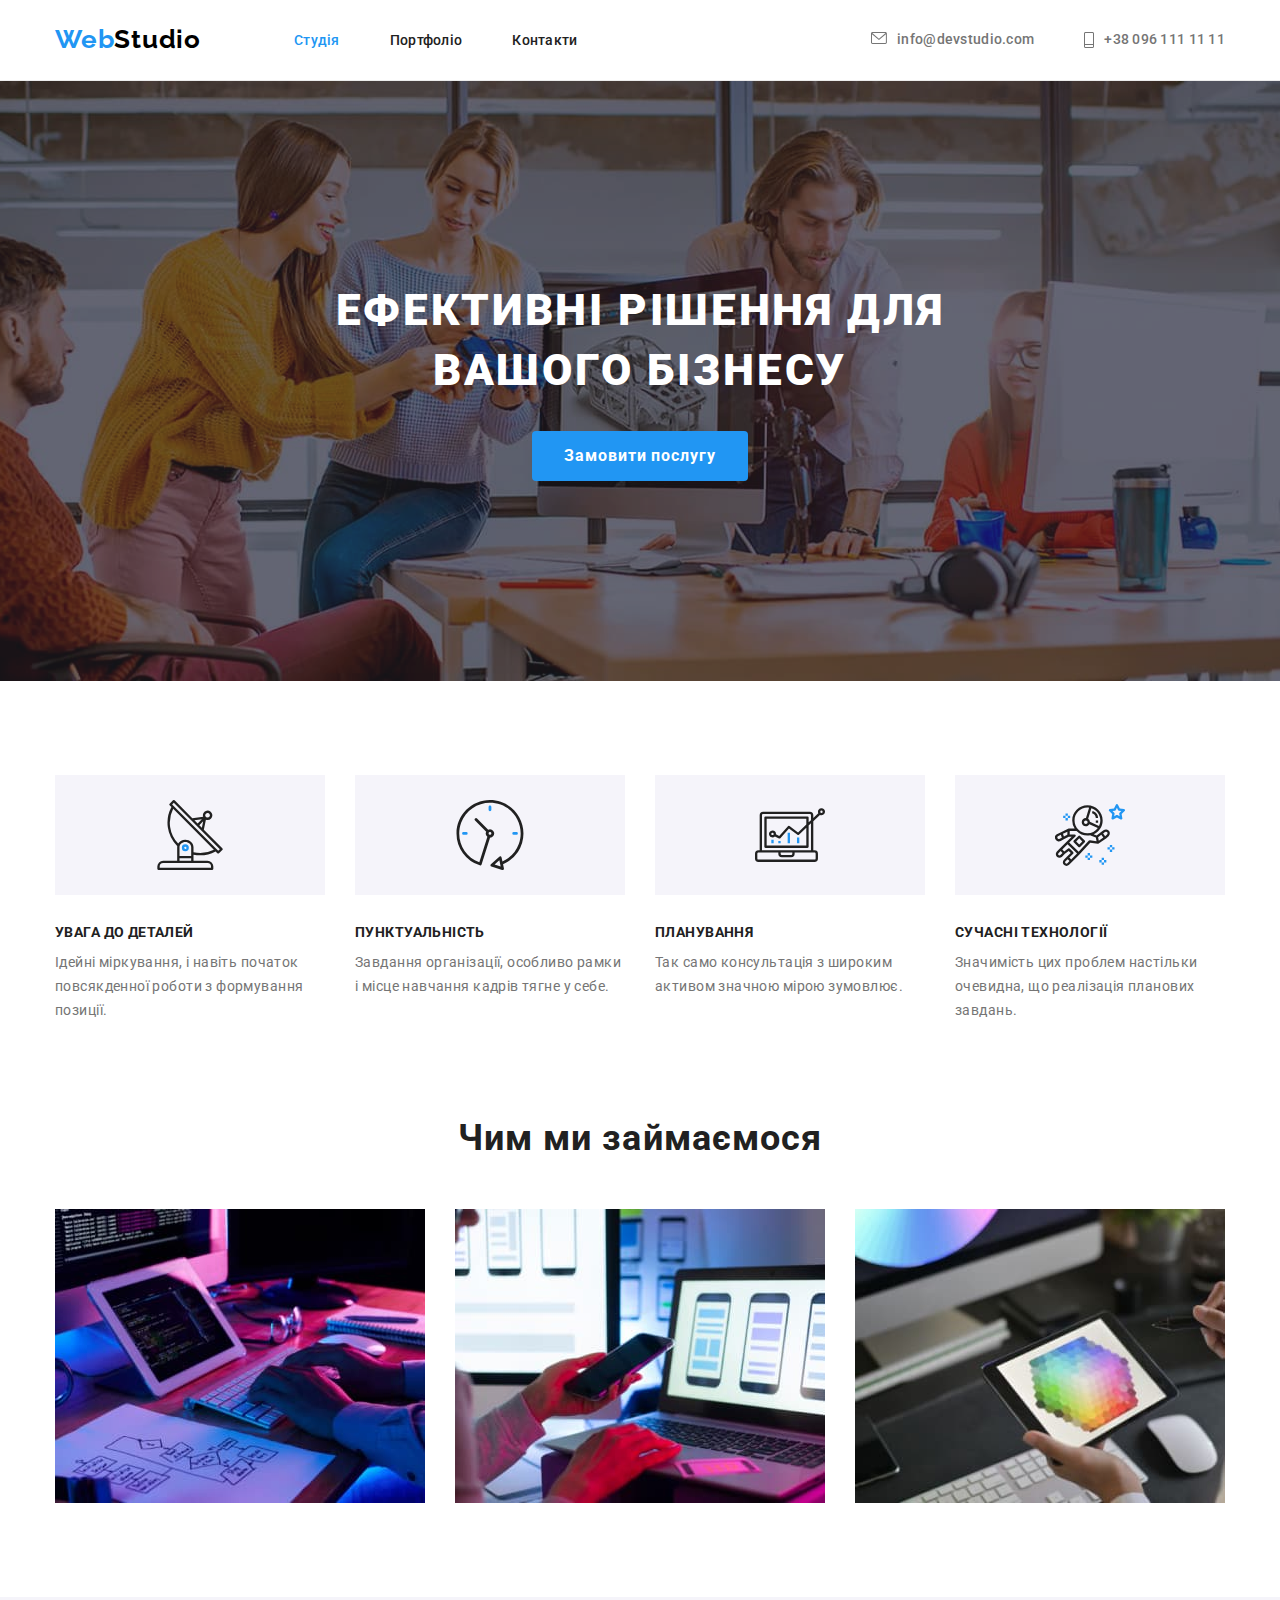
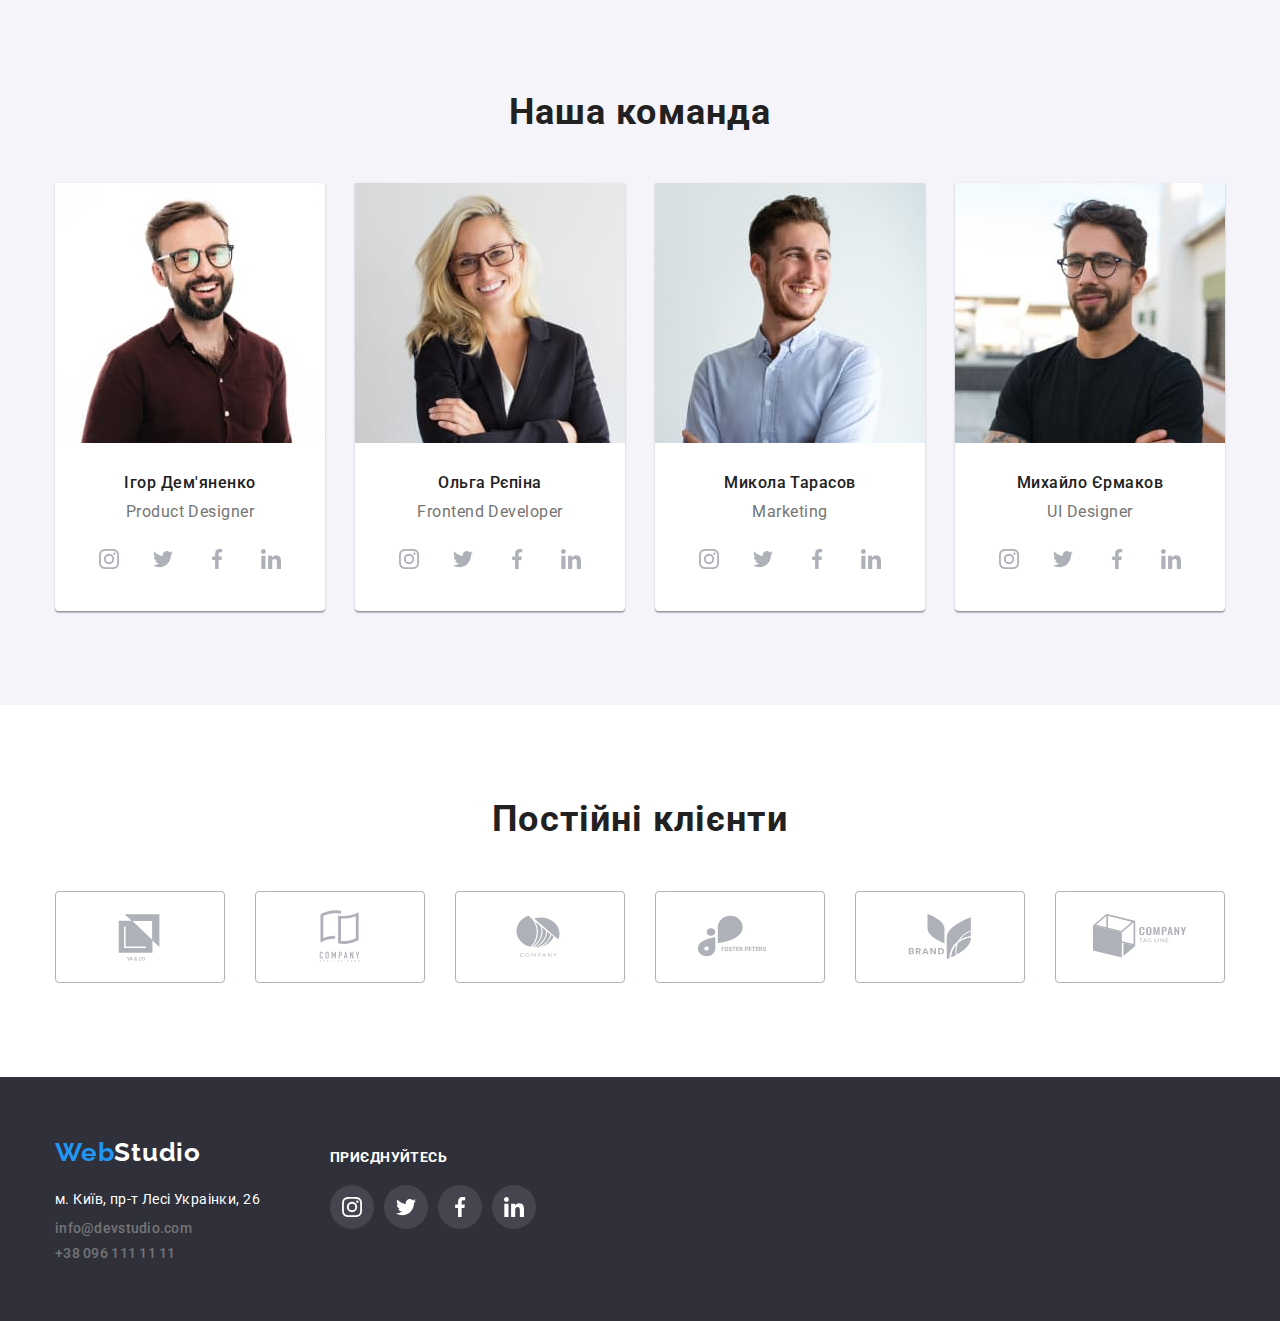
==== index.html @ 5f96c31b "Initial commit" ====
<!DOCTYPE html>
<html lang="uk">
  <head>
    <meta charset="UTF-8" />
    <meta http-equiv="X-UA-Compatible" content="IE=edge" />
    <meta name="viewport" content="width=device-width, initial-scale=1.0" />
    <link rel="preconnect" href="https://fonts.googleapis.com" />
    <link rel="preconnect" href="https://fonts.gstatic.com" crossorigin />
    <link
      href="https://fonts.googleapis.com/css2?family=Raleway:wght@700&family=Roboto:wght@400;500;700;900&display=swap"
      rel="stylesheet"
    />
    <link
      rel="stylesheet"
      href="https://cdnjs.cloudflare.com/ajax/libs/modern-normalize/1.1.0/modern-normalize.min.css"
    />
    <link rel="stylesheet" href="./CSS/styles.css" />
    <title>Студія</title>
  </head>
  <body>
    <header>
      <div class="container section-header">
        <nav>
          <ul class="list-navigation">
            <li class="logo-header">
              <a href="./index.html" class="logo-link"><span class="logo-web">Web</span>Studio</a>
            </li>
            <li class="list-link-header">
              <a href="index.html" class="link-header studio">Студія</a>
            </li>
            <li class="list-link-header">
              <a href="portfolio.html" class="link-header portfolio">Портфоліо</a>
            </li>
            <li class="list-link-header contacts">
              <a href="index.html" class="link-header contacts">Контакти</a>
            </li>
          </ul>
        </nav>
        <ul class="section-header-contacts">
          <li class="list-link-contact">
            <a href="mailto:info@devstudio.com" class="link-contact email">
              <svg class="icon-email" width="16" height="12">
                <use href="./images/icons.svg#icon-email"></use>
              </svg>
              info@devstudio.com</a
            >
          </li>
          <li class="list-link-contact phone">
            <a href="tel:+380961111111" class="link-contact"
              ><svg class="icon-phone" width="10" height="16">
                <use href="./images/icons.svg#icon-phone"></use>
              </svg>
              +38 096 111 11 11</a
            >
          </li>
        </ul>
      </div>
    </header>
    <main>
      <section class="hero-section">
        <div class="container hero">
          <div class="background-hero">
            <h1 class="hero-title">Ефективні рішення для вашого бізнесу</h1>
            <button type="button" class="button-hero">Замовити послугу</button>
          </div>
        </div>
      </section>
      <section class="section-advantages">
        <div class="container">
          <h2 class="title-advantages">НАШІ ПЕРЕВАГИ</h2>
          <ul class="list-advantages">
            <li class="block-advantages">
              <div class="rectangle-icon">
                <svg class="icon-advantages" width="70" height="70">
                  <use href="./images/icons.svg#icon-antenna"></use>
                </svg>
              </div>
              <h3 class="subtitle-advantages">УВАГА ДО ДЕТАЛЕЙ</h3>
              <p class="advantages-descripton">
                Ідейні міркування, і навіть початок повсякденної роботи з формування позиції.
              </p>
            </li>
            <li class="block-advantages">
              <div class="rectangle-icon">
                <svg class="icon-advantages" width="70" height="70">
                  <use href="./images/icons.svg#icon-clock"></use>
                </svg>
              </div>
              <h3 class="subtitle-advantages">ПУНКТУАЛЬНІСТЬ</h3>
              <p class="advantages-descripton">
                Завдання організації, особливо рамки і місце навчання кадрів тягне у себе.
              </p>
            </li>
            <li class="block-advantages">
              <div class="rectangle-icon">
                <svg class="icon-advantages" width="70" height="70">
                  <use href="./images/icons.svg#icon-diagram"></use>
                </svg>
              </div>
              <h3 class="subtitle-advantages">ПЛАНУВАННЯ</h3>
              <p class="advantages-descripton">
                Так само консультація з широким активом значною мірою зумовлює.
              </p>
            </li>
            <li class="block-advantages">
              <div class="rectangle-icon">
                <svg class="icon-advantages" width="70" height="70">
                  <use href="./images/icons.svg#icon-astronaut"></use>
                </svg>
              </div>
              <h3 class="subtitle-advantages">СУЧАСНІ ТЕХНОЛОГІЇ</h3>
              <p class="advantages-descripton">
                Значимість цих проблем настільки очевидна, що реалізація планових завдань.
              </p>
            </li>
          </ul>
        </div>
      </section>
      <section class="what-do-we-do">
        <div class="container">
          <h2 class="title-what-do-we-do">Чим ми займаємося</h2>
          <ul class="list-what-do-we-do">
            <li>
              <img
                src="./images/whatdowedo1.jpg"
                width="370"
                alt="людина кодить з двума екранами по схемі на папері"
              />
            </li>
            <li>
              <img
                src="./images/whatdowedo2.jpg"
                width="370"
                alt="людина тримає телефон біля ноутбука"
              />
            </li>
            <li>
              <img
                src="./images/whatdowedo3.jpg"
                width="370"
                alt="людина малює різнокольоровий шестикутник на айпаді"
              />
            </li>
          </ul>
        </div>
      </section>
      <section class="team-section">
        <div class="container">
          <h2 class="our-team">Наша команда</h2>
          <ul class="list-team">
            <li class="card-employee">
              <img
                src="./images/employee1.jpg"
                width="270"
                alt="усміхнений хлопець в окулярах одягнений у бордову футболку"
              />
              <div class="info">
                <h3 class="employee">Ігор Дем'яненко</h3>
                <p class="position">Product Designer</p>
              </div>
              <div class="block-social-media-employee">
                <ul class="list-social-media-employee">
                  <li class="social-media-employee">
                    <a href="" class="icon-link-employee">
                      <svg class="icon-social-media-employee" width="20" height="20">
                        <use href="./images/icons.svg#icon-instagram"></use>
                      </svg>
                    </a>
                  </li>
                  <li class="social-media-employee">
                    <a href="" class="icon-link-employee">
                      <svg class="icon-social-media-employee" width="20" height="20">
                        <use href="./images/icons.svg#icon-twitter"></use>
                      </svg>
                    </a>
                  </li>
                  <li class="social-media-employee">
                    <a href="" class="icon-link-employee">
                      <svg class="icon-social-media-employee" width="20" height="20">
                        <use href="./images/icons.svg#icon-facebook"></use>
                      </svg>
                    </a>
                  </li>
                  <li class="social-media-employee">
                    <a href="" class="icon-link-employee">
                      <svg class="icon-social-media-employee" width="20" height="20">
                        <use href="./images/icons.svg#icon-linkedin"></use>
                      </svg>
                    </a>
                  </li>
                </ul>
              </div>
            </li>
            <li class="card-employee">
              <img
                src="./images/employee2.jpg"
                width="270"
                alt="усміхнена блондинка в окулярах одягнена в білу блузку і чорний піджак"
              />
              <div class="info">
                <h3 class="employee">Ольга Рєпіна</h3>
                <p class="position">Frontend Developer</p>
              </div>
              <div class="block-social-media-employee">
                <ul class="list-social-media-employee">
                  <li class="social-media-employee">
                    <a href="" class="icon-link-employee">
                      <svg class="icon-social-media-employee" width="20" height="20">
                        <use href="./images/icons.svg#icon-instagram"></use>
                      </svg>
                    </a>
                  </li>
                  <li class="social-media-employee">
                    <a href="" class="icon-link-employee">
                      <svg class="icon-social-media-employee" width="20" height="20">
                        <use href="./images/icons.svg#icon-twitter"></use>
                      </svg>
                    </a>
                  </li>
                  <li class="social-media-employee">
                    <a href="" class="icon-link-employee">
                      <svg class="icon-social-media-employee" width="20" height="20">
                        <use href="./images/icons.svg#icon-facebook"></use>
                      </svg>
                    </a>
                  </li>
                  <li class="social-media-employee">
                    <a href="" class="icon-link-employee">
                      <svg class="icon-social-media-employee" width="20" height="20">
                        <use href="./images/icons.svg#icon-linkedin"></use>
                      </svg>
                    </a>
                  </li>
                </ul>
              </div>
            </li>
            <li class="card-employee">
              <img
                src="./images/employee3.jpg"
                width="270"
                alt="усміхнений хлопець в блакитній рубашці"
              />
              <div class="info">
                <h3 class="employee">Микола Тарасов</h3>
                <p class="position">Marketing</p>
              </div>
              <div class="block-social-media-employee">
                <ul class="list-social-media-employee">
                  <li class="social-media-employee">
                    <a href="" class="icon-link-employee">
                      <svg class="icon-social-media-employee" width="20" height="20">
                        <use href="./images/icons.svg#icon-instagram"></use>
                      </svg>
                    </a>
                  </li>
                  <li class="social-media-employee">
                    <a href="" class="icon-link-employee">
                      <svg class="icon-social-media-employee" width="20" height="20">
                        <use href="./images/icons.svg#icon-twitter"></use>
                      </svg>
                    </a>
                  </li>
                  <li class="social-media-employee">
                    <a href="" class="icon-link-employee">
                      <svg class="icon-social-media-employee" width="20" height="20">
                        <use href="./images/icons.svg#icon-facebook"></use>
                      </svg>
                    </a>
                  </li>
                  <li class="social-media-employee">
                    <a href="" class="icon-link-employee">
                      <svg class="icon-social-media-employee" width="20" height="20">
                        <use href="./images/icons.svg#icon-linkedin"></use>
                      </svg>
                    </a>
                  </li>
                </ul>
              </div>
            </li>
            <li class="card-employee">
              <img
                src="./images/employee4.jpg"
                width="270"
                alt="бородатий хлопець в окулярах одягнений в чорну футболку"
              />
              <div class="info">
                <h3 class="employee">Михайло Єрмаков</h3>
                <p class="position">UI Designer</p>
              </div>
              <div class="block-social-media-employee">
                <ul class="list-social-media-employee">
                  <li class="social-media-employee">
                    <a href="" class="icon-link-employee">
                      <svg class="icon-social-media-employee" width="20" height="20">
                        <use href="./images/icons.svg#icon-instagram"></use>
                      </svg>
                    </a>
                  </li>
                  <li class="social-media-employee">
                    <a href="" class="icon-link-employee">
                      <svg class="icon-social-media-employee" width="20" height="20">
                        <use href="./images/icons.svg#icon-twitter"></use>
                      </svg>
                    </a>
                  </li>
                  <li class="social-media-employee">
                    <a href="" class="icon-link-employee">
                      <svg class="icon-social-media-employee" width="20" height="20">
                        <use href="./images/icons.svg#icon-facebook"></use>
                      </svg>
                    </a>
                  </li>
                  <li class="social-media-employee">
                    <a href="" class="icon-link-employee">
                      <svg class="icon-social-media-employee" width="20" height="20">
                        <use href="./images/icons.svg#icon-linkedin"></use>
                      </svg>
                    </a>
                  </li>
                </ul>
              </div>
            </li>
          </ul>
        </div>
      </section>
      <section class="clients">
        <div class="container">
          <h2 class="regular-clients">Постійні клієнти</h2>
          <div>
            <ul class="list-clients">
              <li class="our-clients">
                <a href="" class="link-clients">
                  <svg class="icon-clients" width="106" height="60">
                    <use href="./images/icons.svg#icon-logo-1"></use>
                  </svg>
                </a>
              </li>
              <li class="our-clients">
                <a href="" class="link-clients">
                  <svg class="icon-clients" width="106" height="60">
                    <use href="./images/icons.svg#icon-logo-2"></use>
                  </svg>
                </a>
              </li>
              <li class="our-clients">
                <a href="" class="link-clients">
                  <svg class="icon-clients" width="106" height="60">
                    <use href="./images/icons.svg#icon-logo-3"></use>
                  </svg>
                </a>
              </li>
              <li class="our-clients">
                <a href="" class="link-clients">
                  <svg class="icon-clients" width="106" height="60">
                    <use href="./images/icons.svg#icon-logo-4"></use>
                  </svg>
                </a>
              </li>
              <li class="our-clients">
                <a href="" class="link-clients">
                  <svg class="icon-clients" width="106" height="60">
                    <use href="./images/icons.svg#icon-logo-5"></use>
                  </svg>
                </a>
              </li>
              <li class="our-clients">
                <a href="" class="link-clients">
                  <svg class="icon-clients" width="106" height="60">
                    <use href="./images/icons.svg#icon-logo-6"></use>
                  </svg>
                </a>
              </li>
            </ul>
          </div>
        </div>
      </section>
    </main>
    <footer class="section-footer">
      <div class="container footer">
        <div class="block-address">
          <a href="index.html" class="logo-footer"><span class="logo-web">Web</span>Studio</a>
          <address>
            <ul class="list-footer">
              <li class="contact-item">
                <a
                  href="https://goo.gl/maps/CPtrU1FHBa2aNyZL9"
                  target="_blank"
                  rel="noopener noreferrer nofollow"
                  class="link-footer-address"
                  >м. Київ, пр-т Лесі Украінки, 26</a
                >
              </li>
              <li class="contact-item">
                <a href="mailto:info@devstudio.com" class="link-footer">info@devstudio.com</a>
              </li>
              <li class="contact-item">
                <a href="tel:+380961111111" class="link-footer">+38 096 111 11 11</a>
              </li>
            </ul>
          </address>
        </div>
        <div class="section-social-media-footer">
          <h2 class="subscribe">приєднуйтесь</h2>
          <div class="block-social-media-footer">
            <ul class="list-social-media-footer">
              <li class="social-media-footer">
                <a href="" class="icon-link-footer">
                  <svg class="icon-social-media-footer" width="20" height="20">
                    <use href="./images/icons.svg#icon-instagram"></use>
                  </svg>
                </a>
              </li>
              <li class="social-media-footer">
                <a href="" class="icon-link-footer">
                  <svg class="icon-social-media-footer" width="20" height="20">
                    <use href="./images/icons.svg#icon-twitter"></use>
                  </svg>
                </a>
              </li>
              <li class="social-media-footer">
                <a href="" class="icon-link-footer">
                  <svg class="icon-social-media-footer" width="20" height="20">
                    <use href="./images/icons.svg#icon-facebook"></use>
                  </svg>
                </a>
              </li>
              <li class="social-media-footer">
                <a href="" class="icon-link-footer">
                  <svg class="icon-social-media-footer" width="20" height="20">
                    <use href="./images/icons.svg#icon-linkedin"></use>
                  </svg>
                </a>
              </li>
            </ul>
          </div>
        </div>
      </div>
    </footer>
  </body>
</html>
---- CSS/styles.css ----
:root {
 --link-color-hover: #2196F3;
 --button-color: white;
 --button-background: #2196F3;
 --primary-color: #212121;
 --secondary-color: #757575;
}
body {
    font-family: Roboto, sans-serif;
}
.container {
    width: 1200px;
    margin: 0 auto;
    padding-left: 15px;
    padding-right: 15px;
}
a {
    margin-bottom: 0;
}
h1,h2,h3,h4,h5,h6 {
    margin: 0;
    padding: 0;
}
p {
    margin: 0;
}
ul {
    padding-left: 0;
    margin: 0;
    list-style: none;
}
img {
    display: block;
}
 /* header */
header {
    border-bottom: 1px solid #ECECEC;
}

 .section-header {
    display: flex;
    justify-content: space-between;
    align-items: center;
 }
 
 .list-navigation {
    list-style: none;
    margin: 0 auto;
    display: flex;
    text-align: center;
    padding: 0%;
    align-items: center;
 }
nav {
    font-family: Roboto, sans-serif;
}
.logo-header {
    font-family: 'Raleway', sans-serif;
        font-weight: 700;
        font-size: 26px;
        line-height: 1.19;
        letter-spacing: 0.03em;
        color: black;
        margin-right: 93px;
}
.logo-web {
    color: #2196F3;
}
.logo {
    display: block;
    padding-top: 24px;
    padding-bottom: 25px;
}
.logo-link {
    text-decoration: none;
    color: black;
    display: block;
    padding-top: 24px;
    padding-bottom: 25px;
}
.list-link-header {
    margin-right: 50px;
}

.link-header {
    color: var(--primary-color);
    text-decoration: none;
    font-family: 'Roboto', sans-serif;
        font-weight: 500;
        font-size: 14px;
        line-height: 16px;
        letter-spacing: 0.02em;
        
}
.link-header.studio {
    color: #2196F3;
}
.list-link-header.contacts {
    margin-right: 0px;
}
.link-header:hover,
.link-header:focus {
    color:#2196F3;
}
.icon-email {
    margin-right: 10px;
    --icon-color: currentColor;
}
.icon-phone {
    margin-right: 10px;
    --icon-color: currentColor;
}
.section-header-contacts {
    display: flex;
    list-style: none;
    padding: 0;
    margin: 0;
}
.link-contact {
    text-decoration: none;
    color: var(--secondary-color);
    font-family: 'Roboto', sans-serif;
        font-style: normal;
        font-weight: 500;
        font-size: 14px;
        line-height: 1.14;
        letter-spacing: 0.02em;
        margin-left: 0;
        display: flex;
}
.list-link-contact {
    margin-right: 50px;
    align-items: center;
}
.list-link-contact.phone {
margin-right: 0;
}

.link-contact:hover,
.link-contact:focus {
    color: var(--link-color-hover);
}

/* body */
.container.hero {
    display: flex;
    flex-direction: column;
    align-items: center;
    justify-content: center;
    
}
.hero-section {
    display: flex;
    background: #2F303A;
    text-align: center;
    align-items: center;
    background-image: url(../images/hero.jpg);
    background-repeat: no-repeat;
    background-position: center;
}
.background-hero {
    display: flex;
        flex-direction: column;
        align-items: center;
        justify-content: center;
        background: rgba(47, 48, 58, 0.4);
        width: 1600px;
        padding-top: 200px;
        padding-bottom: 200px;
}
.hero-title {
    color: white;
    font-weight: 900;
    font-size: 44px;
    line-height: 1.36;
    letter-spacing: 0.06em;
    text-transform: uppercase;
    margin-bottom: 30px;
    width: 696px;
}
.button-hero {
    display: block;
    font-weight: 700;
    font-size: 16px;
    line-height: 1.88;
    letter-spacing: 0.06em;
    color: #FFFFFF;
    background: var(--button-background);
    cursor: pointer;
    border-radius: 4px;
    padding: 10px 32px;
    margin: 0;
    border: none;
}
.button-hero:hover,
.button-hero:focus {
    background-color: #188CE8;
}
.section-advantages {
padding-top: 94px;
padding-bottom: 94px;
}
.list-advantages {
    display: flex;
    justify-content: space-between;
}
.title-advantages {
    display: none;
}

.subtitle-advantages {
        font-weight: 700;
        font-size: 14px;
        line-height: 1.14;
        letter-spacing: 0.03em;
        text-transform: uppercase;
        color: var(--primary-color);
        margin-top: 30px;
        margin-bottom: 10px;
}
.advantages-descripton {
font-size: 14px;
line-height: 1.71;
letter-spacing: 0.03em;
color: var(--secondary-color);
margin-top: 0%;
margin-bottom: 0%;
}
.block-advantages {
    width: 270px;
    height: 248px;
}
.rectangle-icon {
    display: flex;
    height: 120px;
    background-color: #F5F4FA;
    align-items: center;
}
.icon-advantages {
    margin: 0 auto;
}
.what-do-we-do {
    padding-bottom: 94px;
}
.title-what-do-we-do {
        font-weight: 700;
        font-size: 36px;
        line-height: 1.17;
        letter-spacing: 0.03em;
        color: var(--primary-color);
        text-align: center;
        margin-top: 0%;
        margin-bottom: 50px;
}
.list-what-do-we-do {
    display: flex;
    justify-content: space-between;
    list-style: none;
    margin-bottom: 0%;
    margin-top: 0%;
    padding-left: 0%;
}
.team-section {
background-color: #F5F4FA;
padding-top: 94px;
padding-bottom: 94px;
}
.list-team {
    display: flex;
    list-style: none;
    justify-content: space-between;
    padding-left: 0%;
}
.card-employee {
    text-align: center;
    background-color: #FFFFFF;
    box-shadow: 0px 1px 3px rgba(0, 0, 0, 0.12), 0px 1px 1px rgba(0, 0, 0, 0.14), 0px 2px 1px rgba(0, 0, 0, 0.2);
    border-radius: 0px 0px 4px 4px;
}
.our-team {
        font-weight: 700;
        font-size: 36px;
        line-height: 1.17;
        letter-spacing: 0.03em;
        color: var(--primary-color);
        text-align: center;
        margin-bottom: 50px;
}
.info {
    padding-top: 30px;
    padding-bottom: 16px;
}
.employee {
        font-weight: 500;
        font-size: 16px;
        line-height: 1.19;
        letter-spacing: 0.03em;
        color: var(--primary-color);
        margin-bottom: 10px;
}
.position {
        font-size: 16px;
        line-height: 1.19;
        letter-spacing: 0.03em;
        color: #757575;
}
.block-social-media-employee {
    padding-bottom: 30px;
}
.list-social-media-employee {
    display: flex;
    justify-content: center;
    gap: 10px;
}

.icon-link-employee {
    display: flex;
    width: 44px;
    height: 44px;
    border-radius: 50%;
    align-items: center;
    justify-content: center; 
}
.icon-social-media-employee {
    fill: #AFB1B8;
}
.icon-link-employee:hover,
.icon-link-employee:focus {
    background-color: #2196F3;  
}
.icon-link-employee:hover .icon-social-media-employee,
.icon-link-employee:focus .icon-social-media-employee {
    fill: #FFFFFF;
}
.clients {
    padding-top: 94px;
    padding-bottom: 94px;
}
.regular-clients {
    font-weight: 700;
    font-size: 36px;
    line-height: 1.16;
    text-align: center;
    letter-spacing: 0.03em;
    color: #212121;
    margin-bottom: 50px;
}
.list-clients {
    display: flex;
    gap: 30px;
    justify-content: center;
}

.link-clients {
    display: flex;
    width: 170px;
    height: 92px;
    border: 1px solid #AFB1B8;
    border-radius: 4px;
    align-items: center;
    justify-content: center;
}
.icon-clients {
fill: #AFB1B8;
}
.link-clients:hover,
.link-clients:focus {
border: 1px solid #2196F3 ;
}
.link-clients:hover .icon-clients,
.link-clients:focus .icon-clients {
    fill: #2196F3;
}
/* footer */
.container.footer {
    display: flex;
}

.section-footer {
    background: #2F303A;
    padding-top: 60px;
    padding-bottom: 60px;
}
.logo-footer {
    display: block;
    font-family: 'Raleway', sans-serif;
    font-style: normal;
    font-weight: 700;
    font-size: 26px;
    line-height: 1.19;
    letter-spacing: 0.03em;
    text-decoration: none;
    color: white;
    margin-bottom: 20px;
}
.link-footer-address {
    display: block;
    font-family: 'Roboto';
    font-weight: 400;
    font-size: 14px;
    line-height: 1.71;
    letter-spacing: 0.03em;
    color: #FFFFFF;
    text-decoration: none;
    font-style: normal;
}

.link-footer {
    display: block;
    text-decoration: none;
    color: var(--secondary-color);
    font-family: 'Roboto', sans-serif;
    font-style: normal;
    font-weight: 500;
    font-size: 14px;
    line-height: 1.14;
    letter-spacing: 0.02em;
}
.list-footer {
    list-style: none;
    padding-left: 0%;
    margin: 0%;
    
}
.link-footer:hover,
.link-footer:focus {
    color: var(--link-color-hover)
}

.contact-item:not(:last-child) {
    margin-bottom: 9px;
}
.subscribe {
    font-weight: 700;
    font-size: 14px;
    line-height: 16px;
    letter-spacing: 0.03em;
    text-transform: uppercase;
    color: #FFFFFF;
    margin-bottom: 20px;
}
.section-social-media-footer {
    padding-top: 12px;
    margin-left: 70px;
}
.list-social-media-footer {
    display: flex;
    justify-content: center;
    gap: 10px;
}

.icon-link-footer {
    display: flex;
    width: 44px;
    height: 44px;
    border-radius: 50%;
    align-items: center;
    justify-content: center;
    background: rgba(255, 255, 255, 0.1);
}

.icon-social-media-footer {
    fill: #FFFFFF;
}

.icon-link-footer:hover,
.icon-link-footer:focus {
    background-color: #2196F3;
}
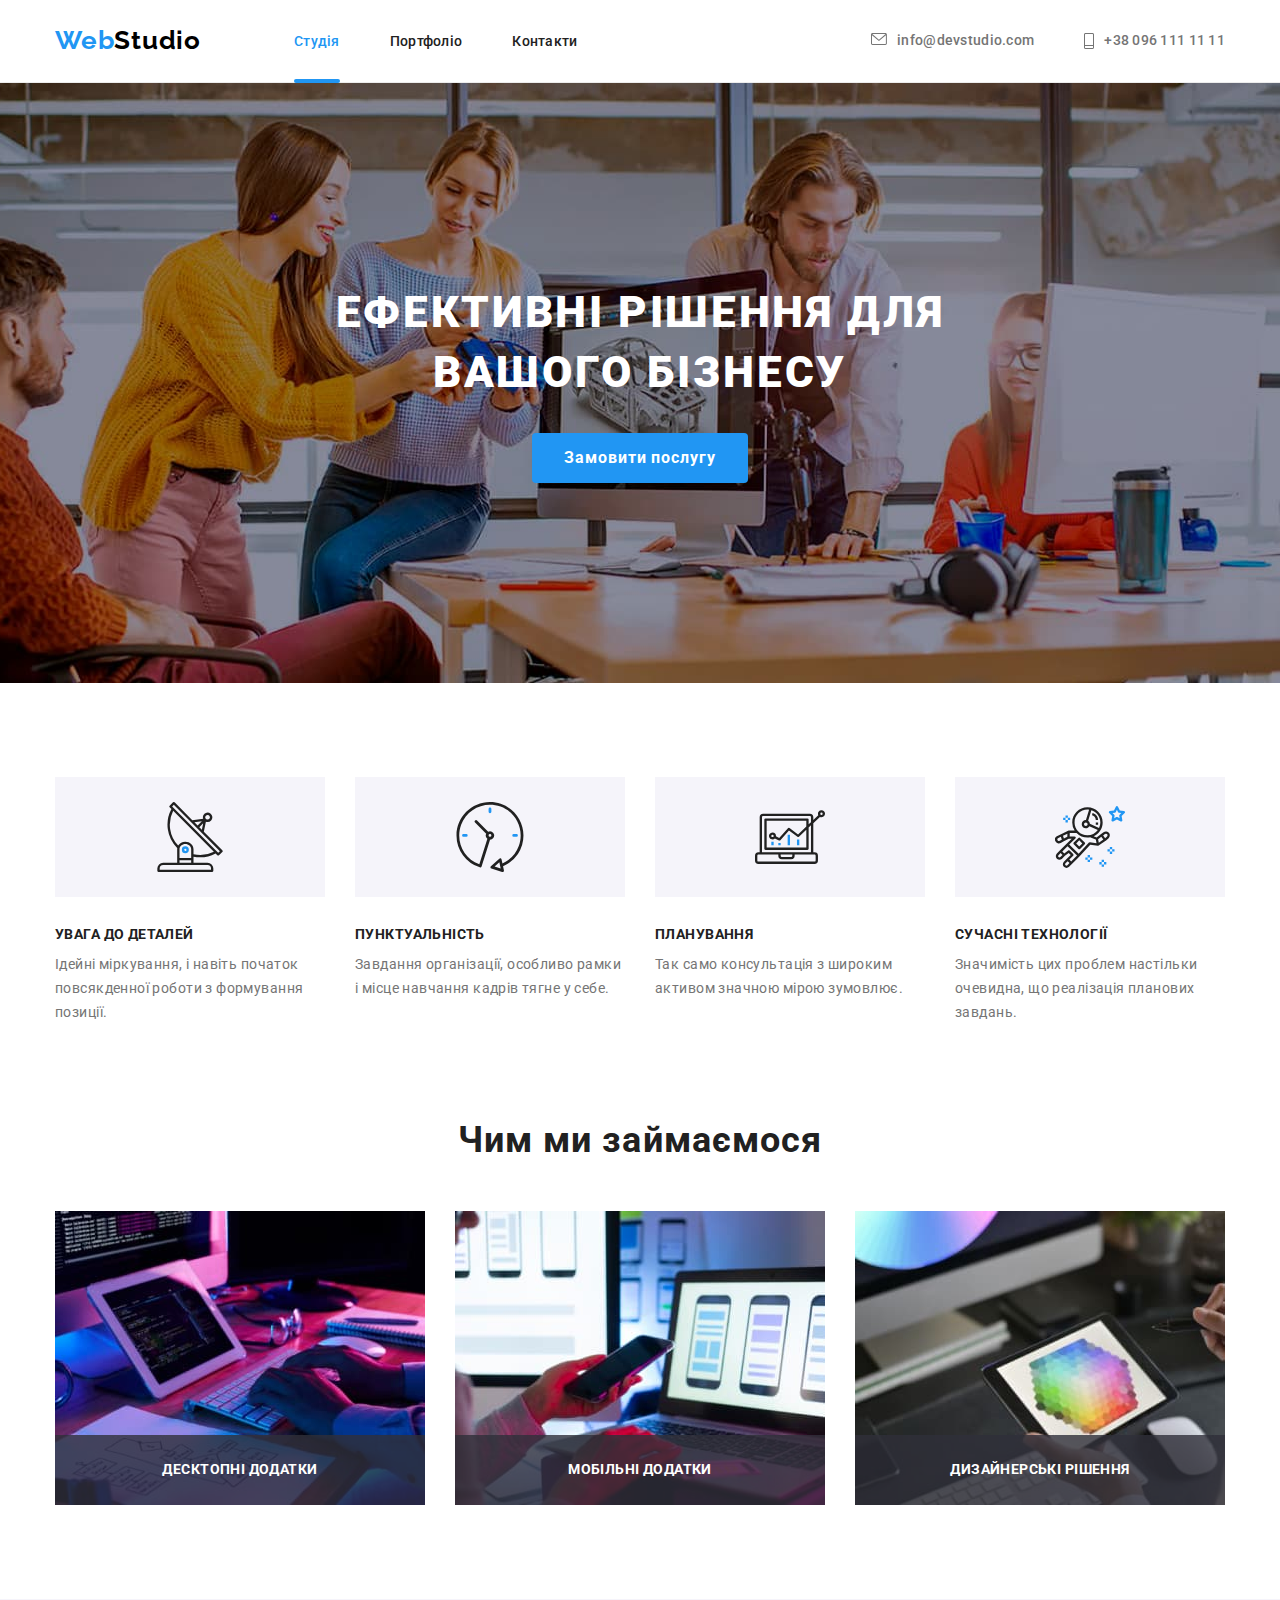
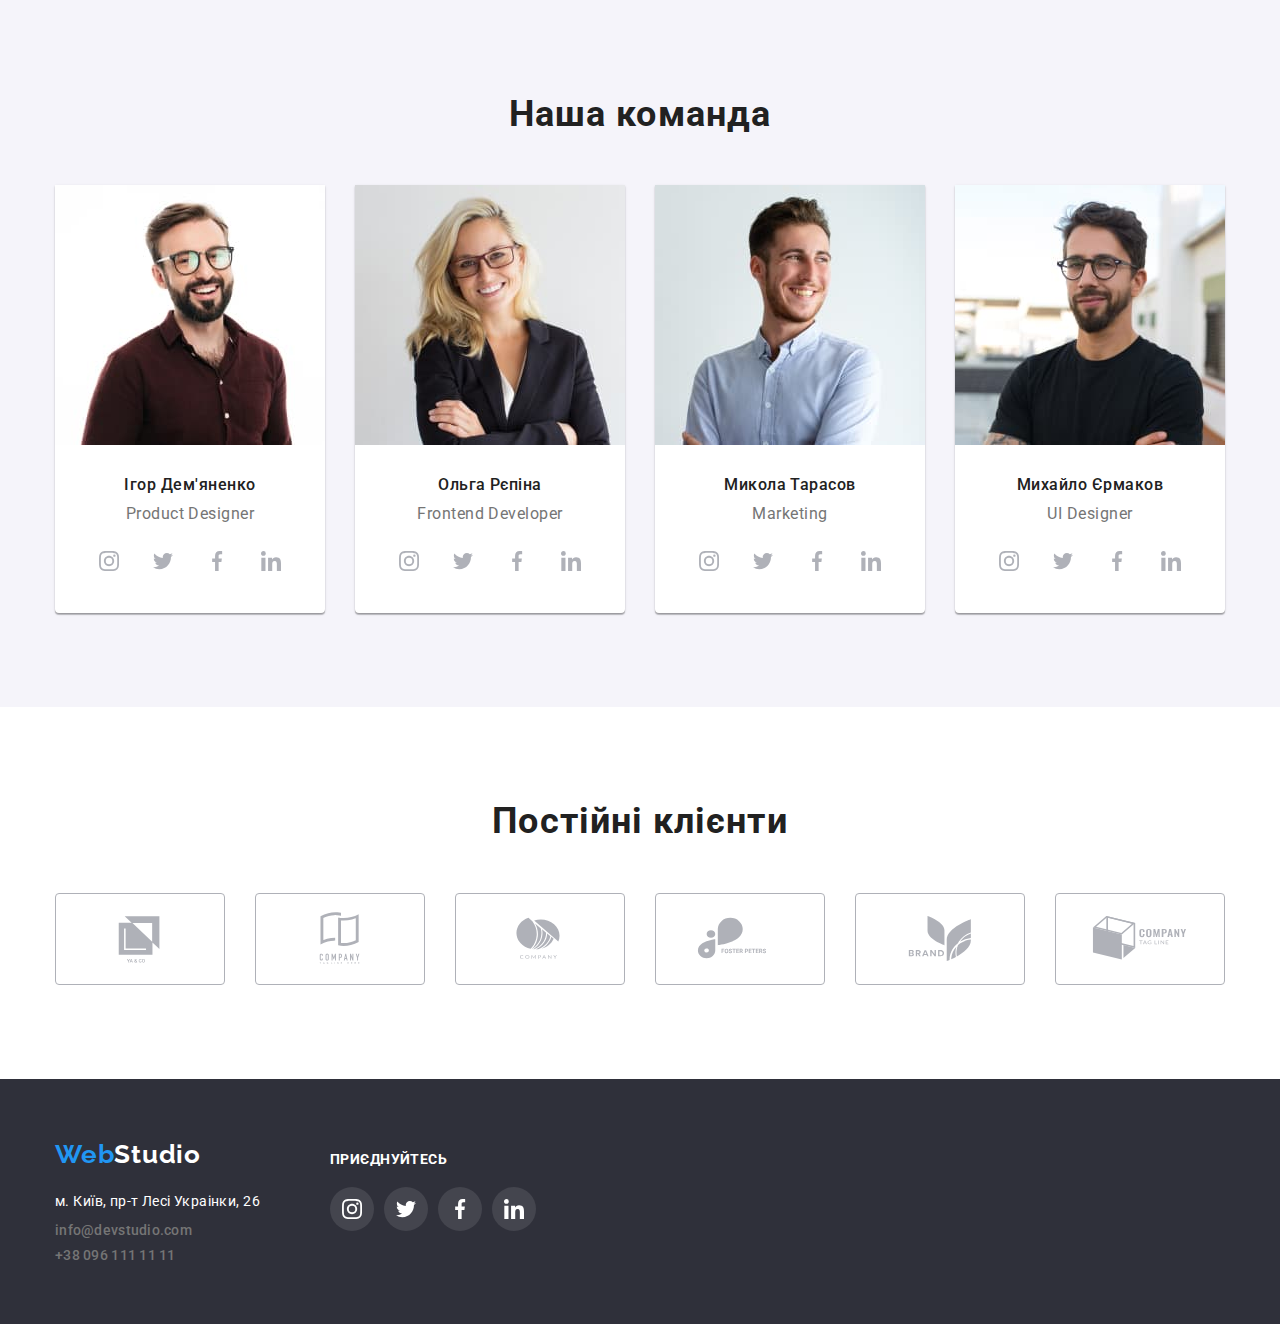
==== commit ff6fa54f: "dsgsfs" ====
--- a/index.html
+++ b/index.html
@@ -19,50 +19,53 @@
   </head>
   <body>
     <header>
-      <div class="container section-header">
-        <nav>
-          <ul class="list-navigation">
-            <li class="logo-header">
-              <a href="./index.html" class="logo-link"><span class="logo-web">Web</span>Studio</a>
-            </li>
-            <li class="list-link-header">
-              <a href="index.html" class="link-header studio">Студія</a>
-            </li>
-            <li class="list-link-header">
-              <a href="portfolio.html" class="link-header portfolio">Портфоліо</a>
-            </li>
-            <li class="list-link-header contacts">
-              <a href="index.html" class="link-header contacts">Контакти</a>
+      <section class="section-header">
+        <div class="container header">
+          <nav>
+            <ul class="list-navigation">
+              <li class="logo-header">
+                <a href="./index.html" class="logo-link"><span class="logo-web">Web</span>Studio</a>
+              </li>
+              <li class="list-link-header">
+                <a href="index.html" class="link-header studio current-page">Студія</a>
+              </li>
+              <li class="list-link-header">
+                <a href="portfolio.html" class="link-header portfolio">Портфоліо</a>
+              </li>
+              <li class="list-link-header contacts">
+                <a href="index.html" class="link-header contacts">Контакти</a>
+              </li>
+            </ul>
+          </nav>
+          <ul class="section-header-contacts">
+            <li class="list-link-contact">
+              <a href="mailto:info@devstudio.com" class="link-contact email">
+                <svg class="icon-email" width="16" height="12">
+                  <use href="./images/icons.svg#icon-email"></use>
+                </svg>
+                info@devstudio.com</a
+              >
+            </li>
+            <li class="list-link-contact phone">
+              <a href="tel:+380961111111" class="link-contact"
+                ><svg class="icon-phone" width="10" height="16">
+                  <use href="./images/icons.svg#icon-phone"></use>
+                </svg>
+                +38 096 111 11 11</a
+              >
             </li>
           </ul>
-        </nav>
-        <ul class="section-header-contacts">
-          <li class="list-link-contact">
-            <a href="mailto:info@devstudio.com" class="link-contact email">
-              <svg class="icon-email" width="16" height="12">
-                <use href="./images/icons.svg#icon-email"></use>
-              </svg>
-              info@devstudio.com</a
-            >
-          </li>
-          <li class="list-link-contact phone">
-            <a href="tel:+380961111111" class="link-contact"
-              ><svg class="icon-phone" width="10" height="16">
-                <use href="./images/icons.svg#icon-phone"></use>
-              </svg>
-              +38 096 111 11 11</a
-            >
-          </li>
-        </ul>
-      </div>
+        </div>
+      </section>
     </header>
     <main>
       <section class="hero-section">
         <div class="container hero">
-          <div class="background-hero">
-            <h1 class="hero-title">Ефективні рішення для вашого бізнесу</h1>
-            <button type="button" class="button-hero">Замовити послугу</button>
-          </div>
+          <h1 class="hero-title">Ефективні рішення для вашого бізнесу</h1>
+          <button type="button" class="button-hero">
+            <div class="backdrop"></div>
+            Замовити послугу
+          </button>
         </div>
       </section>
       <section class="section-advantages">
@@ -121,25 +124,37 @@
           <h2 class="title-what-do-we-do">Чим ми займаємося</h2>
           <ul class="list-what-do-we-do">
             <li>
-              <img
-                src="./images/whatdowedo1.jpg"
-                width="370"
-                alt="людина кодить з двума екранами по схемі на папері"
-              />
+              <div class="image-what-do-we-do">
+                <img
+                  src="./images/whatdowedo1.jpg"
+                  width="370"
+                  alt="людина кодить з двума екранами по схемі на папері"
+                  class="description"
+                />
+                <p class="description-what-do-we-do">Десктопні додатки</p>
+              </div>
             </li>
             <li>
-              <img
-                src="./images/whatdowedo2.jpg"
-                width="370"
-                alt="людина тримає телефон біля ноутбука"
-              />
+              <div class="image-what-do-we-do">
+                <img
+                  src="./images/whatdowedo2.jpg"
+                  width="370"
+                  alt="людина тримає телефон біля ноутбука"
+                  class="description"
+                />
+                <p class="description-what-do-we-do">Мобільні додатки</p>
+              </div>
             </li>
             <li>
-              <img
-                src="./images/whatdowedo3.jpg"
-                width="370"
-                alt="людина малює різнокольоровий шестикутник на айпаді"
-              />
+              <div class="image-what-do-we-do">
+                <img
+                  src="./images/whatdowedo3.jpg"
+                  width="370"
+                  alt="людина малює різнокольоровий шестикутник на айпаді"
+                  class="description"
+                />
+                <p class="description-what-do-we-do">Дизайнерські рішення</p>
+              </div>
             </li>
           </ul>
         </div>
--- a/CSS/styles.css
+++ b/CSS/styles.css
@@ -4,6 +4,8 @@
  --button-background: #2196F3;
  --primary-color: #212121;
  --secondary-color: #757575;
+ --function: cubic-bezier(0.4, 0, 0.2, 1);
+ --duration-animation: 500ms;
 }
 body {
     font-family: Roboto, sans-serif;
@@ -33,15 +35,17 @@
     display: block;
 }
  /* header */
-header {
+.section-header {
+    display: flex;
+    justify-content: space-between;
+    align-items: center;
     border-bottom: 1px solid #ECECEC;
 }
-
- .section-header {
+.container.header {
     display: flex;
     justify-content: space-between;
     align-items: center;
- }
+}
  
  .list-navigation {
     list-style: none;
@@ -75,25 +79,46 @@
     text-decoration: none;
     color: black;
     display: block;
+    
+}
+.logo-header {
     padding-top: 24px;
     padding-bottom: 25px;
 }
 .list-link-header {
     margin-right: 50px;
+    position: relative;
+    padding-top: 32px;
+    padding-bottom: 32px;
 }
 
 .link-header {
     color: var(--primary-color);
     text-decoration: none;
     font-family: 'Roboto', sans-serif;
-        font-weight: 500;
-        font-size: 14px;
-        line-height: 16px;
-        letter-spacing: 0.02em;
+    font-weight: 500;
+    font-size: 14px;
+    line-height: 16px;
+    letter-spacing: 0.02em;
+    padding-top: 32px;
+    padding-bottom: 32px;
+    
+    transition-property: color;
+    transition-duration: var(--duration-animation);
         
 }
 .link-header.studio {
     color: #2196F3;
+}
+.current-page::after {
+position: absolute;
+display: block;
+width: 100%;
+height: 4px;
+background-color: var(--button-background);
+bottom: -1px;
+content: "";
+border-radius: 2px;
 }
 .list-link-header.contacts {
     margin-right: 0px;
@@ -101,6 +126,8 @@
 .link-header:hover,
 .link-header:focus {
     color:#2196F3;
+    transition-timing-function: var(--function);
+    transition-duration: var(--duration-animation);
 }
 .icon-email {
     margin-right: 10px;
@@ -120,13 +147,15 @@
     text-decoration: none;
     color: var(--secondary-color);
     font-family: 'Roboto', sans-serif;
-        font-style: normal;
-        font-weight: 500;
-        font-size: 14px;
-        line-height: 1.14;
-        letter-spacing: 0.02em;
-        margin-left: 0;
-        display: flex;
+    font-style: normal;
+    font-weight: 500;
+    font-size: 14px;
+    line-height: 1.14;
+    letter-spacing: 0.02em;
+    margin-left: 0;
+    display: flex;
+    transition-property: color;
+    transition-duration: var(--duration-animation);
 }
 .list-link-contact {
     margin-right: 50px;
@@ -139,6 +168,8 @@
 .link-contact:hover,
 .link-contact:focus {
     color: var(--link-color-hover);
+    transition-duration: var(--duration-animation);
+    transition-timing-function: var(--function);
 }
 
 /* body */
@@ -147,7 +178,6 @@
     flex-direction: column;
     align-items: center;
     justify-content: center;
-    
 }
 .hero-section {
     display: flex;
@@ -157,18 +187,19 @@
     background-image: url(../images/hero.jpg);
     background-repeat: no-repeat;
     background-position: center;
-}
-.background-hero {
+    padding-top: 200px;
+    padding-bottom: 200px;
+}
+/* .background-hero {
     display: flex;
         flex-direction: column;
         align-items: center;
         justify-content: center;
         background: rgba(47, 48, 58, 0.4);
         width: 1600px;
-        padding-top: 200px;
-        padding-bottom: 200px;
-}
+} */
 .hero-title {
+    position: relative;
     color: white;
     font-weight: 900;
     font-size: 44px;
@@ -178,6 +209,19 @@
     margin-bottom: 30px;
     width: 696px;
 }
+/* .hero-title::before {
+    position: absolute;
+    top: 0;
+    left: 0;
+    width: 100px;
+    height: 20px;
+    background: linear-gradient(217deg, rgba(255, 0, 0, .8), rgba(255, 0, 0, 0) 70.71%),
+            linear-gradient(127deg, rgba(0, 255, 0, .8), rgba(0, 255, 0, 0) 70.71%),
+            linear-gradient(336deg, rgba(0, 0, 255, .8), rgba(0, 0, 255, 0) 70.71%);
+    content: "";
+
+z-index: 1;
+} */
 .button-hero {
     display: block;
     font-weight: 700;
@@ -185,16 +229,21 @@
     line-height: 1.88;
     letter-spacing: 0.06em;
     color: #FFFFFF;
-    background: var(--button-background);
+    background-color: var(--button-background);
     cursor: pointer;
     border-radius: 4px;
     padding: 10px 32px;
     margin: 0;
     border: none;
+
+    transition-property: background-color;
+    transition-duration: var(--duration-animation);
 }
 .button-hero:hover,
 .button-hero:focus {
     background-color: #188CE8;
+    transition-duration: var(--duration-animation);
+    transition-timing-function: var(--function);
 }
 .section-advantages {
 padding-top: 94px;
@@ -259,7 +308,34 @@
     margin-bottom: 0%;
     margin-top: 0%;
     padding-left: 0%;
-}
+    position: relative;
+}
+.image-what-do-we-do {
+    position: relative;
+    justify-content: center;
+    display: flex;
+}
+.image-what-do-we-do::before {
+    position: absolute;
+    width: 370px;
+    height: 70px;
+    bottom: 0;
+    left: 0;
+    content: "";
+    background: rgba(47, 48, 58, 0.8);
+    }
+.description-what-do-we-do {
+    position: absolute;
+    bottom: 27px;
+
+    color: #FFFFFF;
+    font-weight: 700;
+        font-size: 14px;
+        line-height: 1.14;
+        letter-spacing: 0.03em;
+        text-transform: uppercase;
+}
+
 .team-section {
 background-color: #F5F4FA;
 padding-top: 94px;
@@ -320,17 +396,27 @@
     border-radius: 50%;
     align-items: center;
     justify-content: center; 
+
+    transition-property: background-color;
+    transition-duration: var(--duration-animation);
 }
 .icon-social-media-employee {
     fill: #AFB1B8;
+
+    transition-property: fill;
 }
 .icon-link-employee:hover,
 .icon-link-employee:focus {
     background-color: #2196F3;  
+    transition-duration: var(--duration-animation);
+    transition-timing-function: var(--function);
 }
 .icon-link-employee:hover .icon-social-media-employee,
 .icon-link-employee:focus .icon-social-media-employee {
     fill: #FFFFFF;
+
+    transition-duration: var(--duration-animation);
+    transition-timing-function: var(--function);
 }
 .clients {
     padding-top: 94px;
@@ -359,17 +445,26 @@
     border-radius: 4px;
     align-items: center;
     justify-content: center;
+
+    transition-property: border;
+    transition-duration: var(--duration-animation);
 }
 .icon-clients {
-fill: #AFB1B8;
+    fill: #AFB1B8;
+    transition-property: fill;
+    transition-duration: var(--duration-animation);
 }
 .link-clients:hover,
 .link-clients:focus {
-border: 1px solid #2196F3 ;
+    border: 1px solid #2196F3;
+    transition-timing-function: var(--function);
+    transition-duration: var(--duration-animation);
 }
 .link-clients:hover .icon-clients,
 .link-clients:focus .icon-clients {
     fill: #2196F3;
+    transition-timing-function: var(--function);
+    transition-duration: var(--duration-animation);
 }
 /* footer */
 .container.footer {
@@ -415,6 +510,9 @@
     font-size: 14px;
     line-height: 1.14;
     letter-spacing: 0.02em;
+
+    transition-property: color;
+    transition-duration: var(--duration-animation);
 }
 .list-footer {
     list-style: none;
@@ -424,7 +522,9 @@
 }
 .link-footer:hover,
 .link-footer:focus {
-    color: var(--link-color-hover)
+    color: var(--link-color-hover);
+    transition-timing-function: var(--function);
+    transition-duration: var(--duration-animation);
 }
 
 .contact-item:not(:last-child) {
@@ -457,6 +557,9 @@
     align-items: center;
     justify-content: center;
     background: rgba(255, 255, 255, 0.1);
+
+    transition-property: background-color;
+    transition-duration: var(--duration-animation);
 }
 
 .icon-social-media-footer {
@@ -465,5 +568,7 @@
 
 .icon-link-footer:hover,
 .icon-link-footer:focus {
-    background-color: #2196F3;
+    background: #2196F3;
+    transition-timing-function: var(--function);
+    transition-duration: var(--duration-animation);
 }